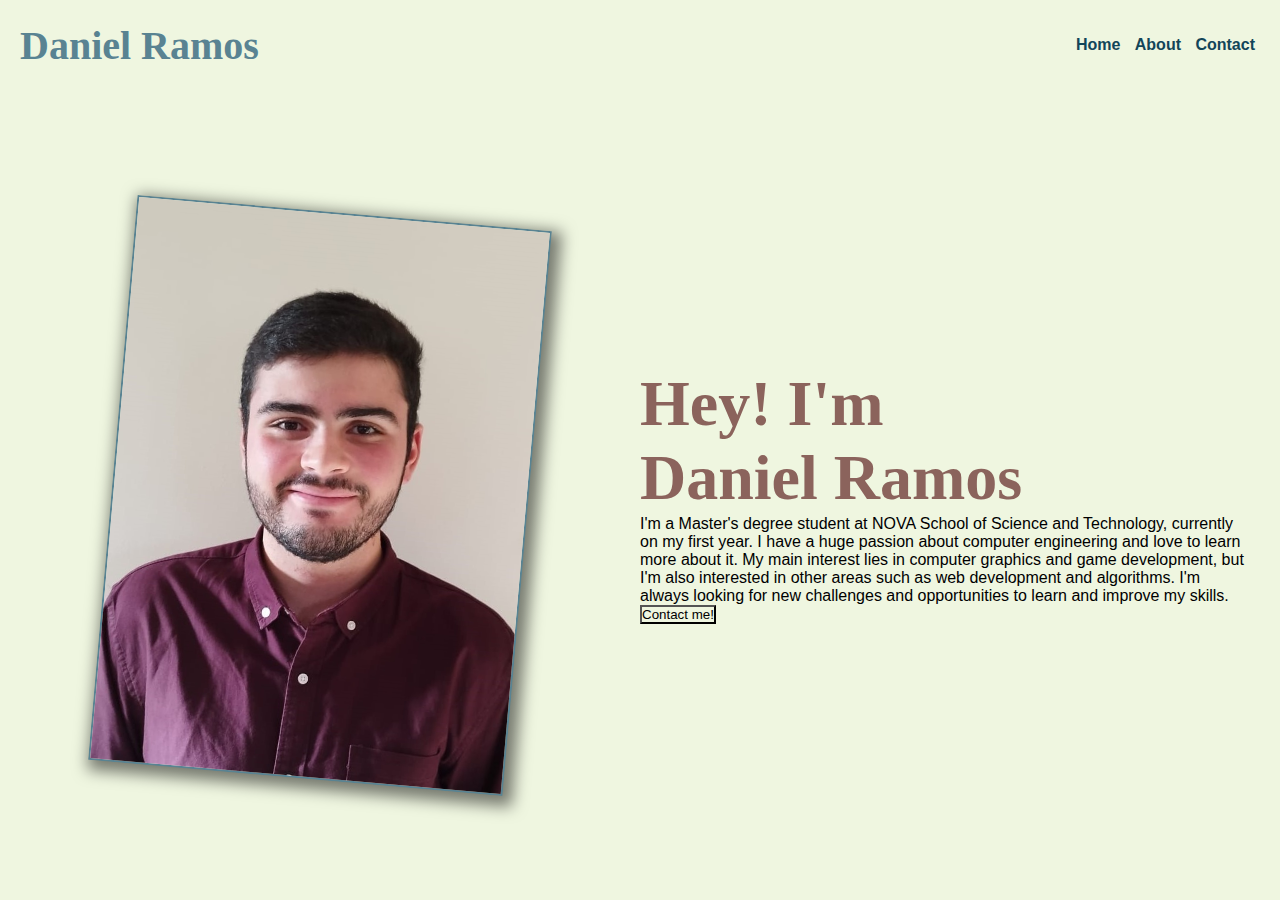
==== index.html @ 4a7d4ab9 "new style" ====
<!DOCTYPE html>
<html lang="en">
<head>
    <meta charset="UTF-8">
    <meta name="viewport" content="width=device-width, initial-scale=1.0">
    <link rel="icon" type="image/x-icon" href="/resources/picture.jpg">
    <link rel="stylesheet" href="style.css">

    <title>Daniel Ramos</title>
</head>
<body>
    <div class="wrapper">
        <div class="site-header">
            <h1 class="header-name">Daniel Ramos</h1>
            <nav>
                <a href="index.html" class="header-button">Home</a>
                <a href="/" class="header-button">About</a>
                <a href="/contactos" class="header-button">Contact</a>
            </nav>
        </div>
        <div class="site-content">
            <div class="image-container">
                <img src="/resources/picture.jpg" alt="Daniel Ramos" class="profile-picture">
            </div>
            <div class="content-container">
                <h2 class="content-title">Hey! I'm Daniel Ramos</h2>
                <p class="content-text">I'm a Master's degree student at NOVA School of Science and Technology, currently on my first year. I have a huge passion about computer engineering and love to learn more about it. My main interest lies in computer graphics and game development, but I'm also interested in other areas such as web development and algorithms. I'm always looking for new challenges and opportunities to learn and improve my skills.</p>
                <button class="content-button">Contact me!</button>
            </div>
        </div>
    </div>
</body>
</html>
---- style.css ----
* {
    margin: 0;
    padding: 0;
    box-sizing: border-box;
    background-color: #EFF6E0;
    font-family: Arial, sans-serif;
    overflow: hidden;
}

.wrapper {
    display: flex;
    flex-direction: column;
}

/*Header*/

.site-header {
    display: flex;
    height: 10vh;
    padding-left: 20px;
    padding-right: 20px;
    justify-content: space-between;
    align-items: center;
    flex-wrap: wrap;
}

.header-button {
    text-decoration: none;
    font-weight: bold;
    color: #124559;
    margin: 5px;
}
.header-button:hover {
    color: #598392;
}

.header-name {
    color: #598392;
    font-family: 'Brush Script MT', cursive;
    font-size: 2.5em;
    user-select: none;
}

/*Content*/

.site-content {
    display: flex;
    height: 90vh;
}

.profile-picture {
    height: 70%;
    width: 65%;
    object-fit: cover;
    transform: rotate(5deg);
    border: 2px solid #598392;
    box-shadow: 5px 5px 15px 5px rgba(0,0,0,0.5);
}

.content-container {
    display: flex;
    flex-direction: column;
    justify-content: center;
    align-items:start;
    width: 50vw;
    height: 100%;
    padding-right: 30px;
}

.image-container {
    width:50vw;
    display: flex;
    justify-content:center;
    align-items: center;
}

.content-title {
    color: #8B635C;
    width:65%;
    font-size: 4em;
    font-family: 'Bradley Hand', cursive;
    font-weight: 600;
    text-align: start;
    text-justify: inter-word;
}

@media only screen and (max-width: 600px) {
    .site-content {
        flex-direction: column;
    }

    .content-container {
        width: 100vw;
    }

    .image-container {
        width: 100vw;
    }
}
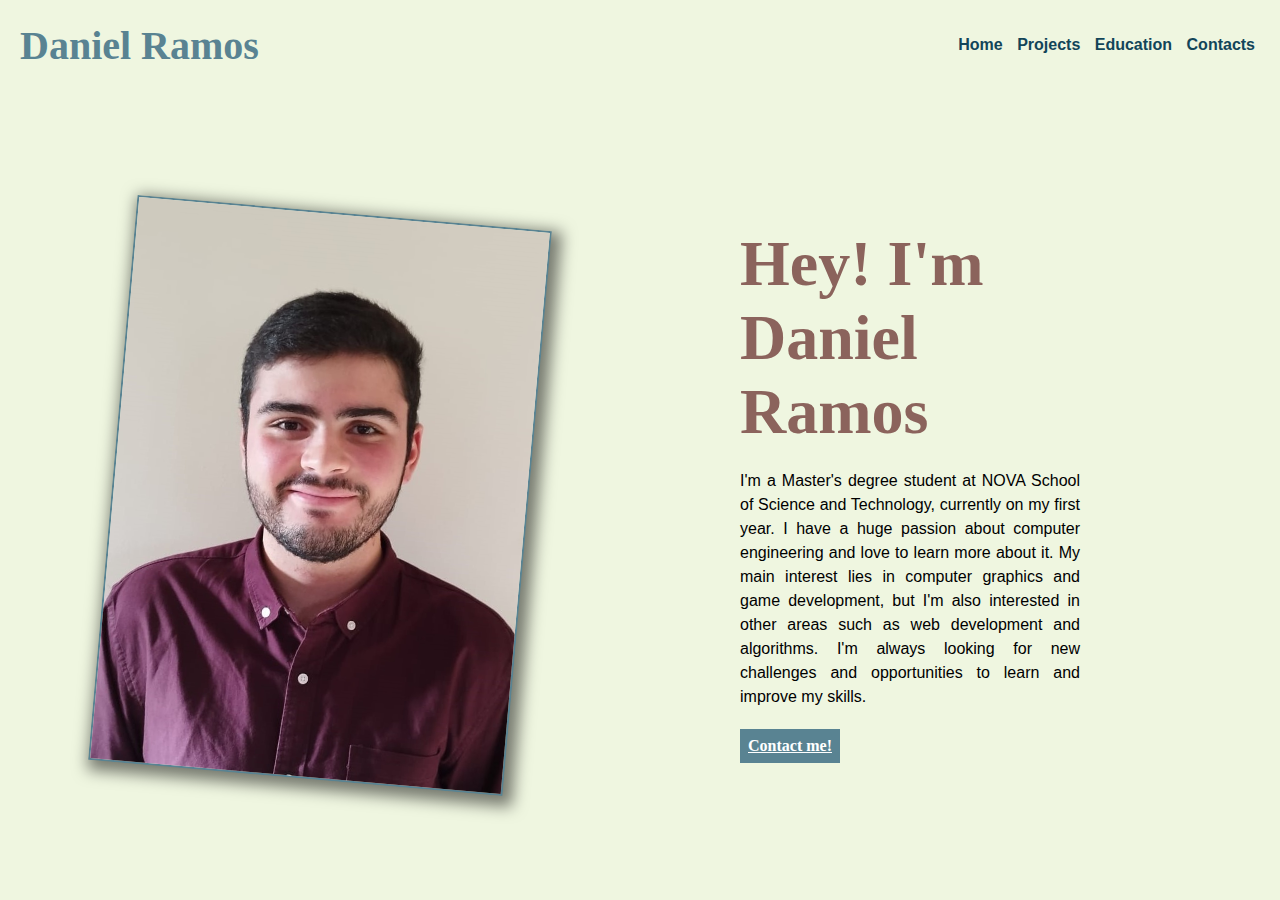
==== commit 188c2570: "Main page finished Not responsive yet" ====
--- a/index.html
+++ b/index.html
@@ -13,9 +13,10 @@
         <div class="site-header">
             <h1 class="header-name">Daniel Ramos</h1>
             <nav>
-                <a href="index.html" class="header-button">Home</a>
-                <a href="/" class="header-button">About</a>
-                <a href="/contactos" class="header-button">Contact</a>
+                <a href="/" class="header-button">Home</a>
+                <a href="/" class="header-button">Projects</a>
+                <a href="/" class="header-button">Education</a>
+                <a href="/contactos" class="header-button">Contacts</a>
             </nav>
         </div>
         <div class="site-content">
@@ -25,7 +26,7 @@
             <div class="content-container">
                 <h2 class="content-title">Hey! I'm Daniel Ramos</h2>
                 <p class="content-text">I'm a Master's degree student at NOVA School of Science and Technology, currently on my first year. I have a huge passion about computer engineering and love to learn more about it. My main interest lies in computer graphics and game development, but I'm also interested in other areas such as web development and algorithms. I'm always looking for new challenges and opportunities to learn and improve my skills.</p>
-                <button class="content-button">Contact me!</button>
+                <a class="content-button" href="/contactos/">Contact me!</a>
             </div>
         </div>
     </div>
--- a/style.css
+++ b/style.css
@@ -4,7 +4,6 @@
     box-sizing: border-box;
     background-color: #EFF6E0;
     font-family: Arial, sans-serif;
-    overflow: hidden;
 }
 
 .wrapper {
@@ -64,7 +63,7 @@
     align-items:start;
     width: 50vw;
     height: 100%;
-    padding-right: 30px;
+    padding-left:100px ;
 }
 
 .image-container {
@@ -82,6 +81,34 @@
     font-weight: 600;
     text-align: start;
     text-justify: inter-word;
+    padding-bottom: 20px;
+}
+
+.content-text {
+    text-align:justify;
+    line-height: 1.5em;
+    padding-right: 200px;
+    padding-bottom: 20px;
+
+}
+
+.content-button {
+    background-color: #598392;
+    color: white;
+    font-weight: bold;
+    font-family: 'Bradley Hand', cursive;
+    font-size: 1em;
+    padding:8px;
+    transform:scale(1);
+    transition-property: transform, background-color;
+    transition-duration: 0.2s;
+    transition-behavior: ease;
+
+}
+
+.content-button:hover {
+    background-color: #8B635C;
+    transform: scale(1.1);
 }
 
 @media only screen and (max-width: 600px) {
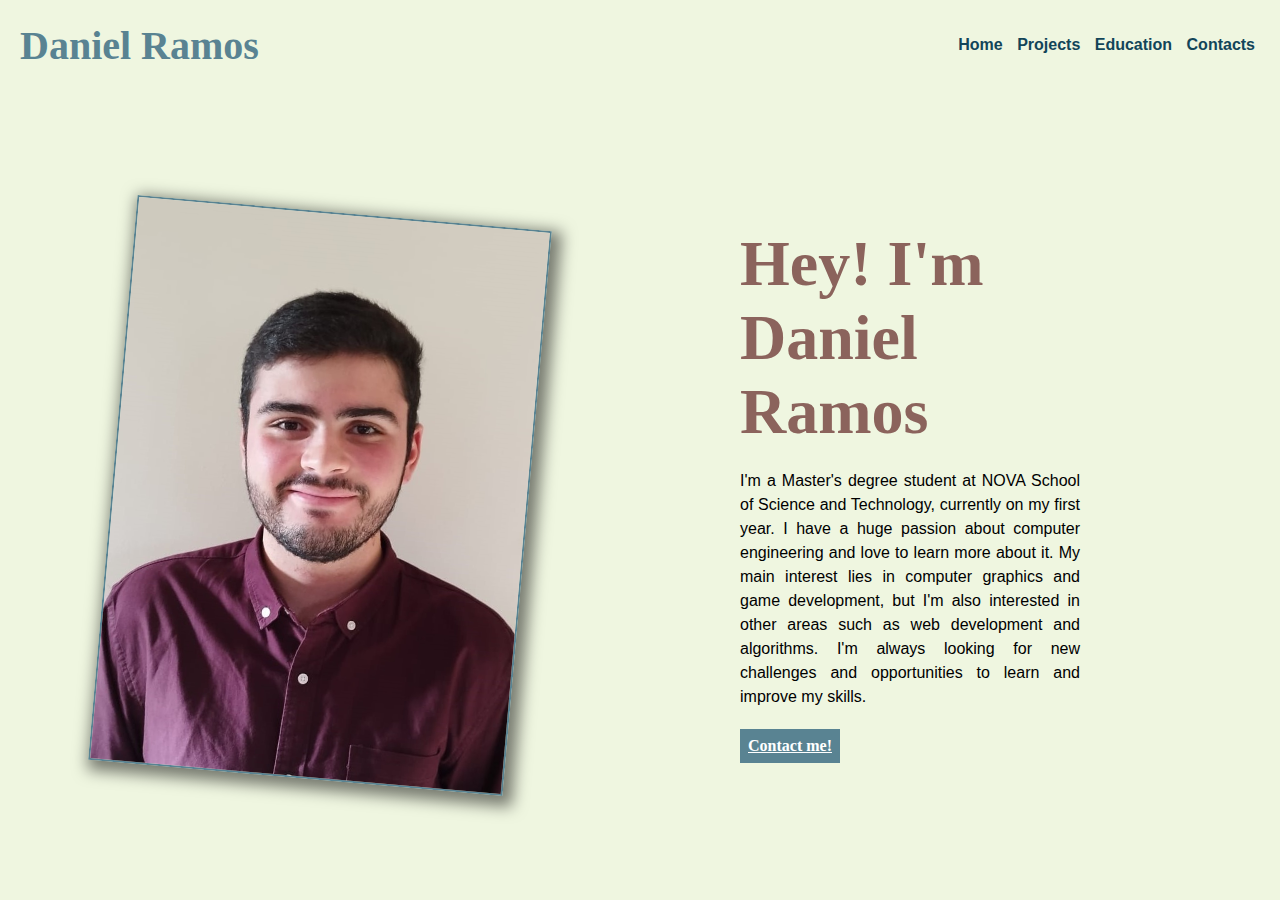
==== commit 72128013: "Responsive main page" ====
--- a/index.html
+++ b/index.html
@@ -5,7 +5,6 @@
     <meta name="viewport" content="width=device-width, initial-scale=1.0">
     <link rel="icon" type="image/x-icon" href="/resources/picture.jpg">
     <link rel="stylesheet" href="style.css">
-
     <title>Daniel Ramos</title>
 </head>
 <body>
@@ -16,7 +15,7 @@
                 <a href="/" class="header-button">Home</a>
                 <a href="/" class="header-button">Projects</a>
                 <a href="/" class="header-button">Education</a>
-                <a href="/contactos" class="header-button">Contacts</a>
+                <a href="/contactos/" class="header-button">Contacts</a>
             </nav>
         </div>
         <div class="site-content">
--- a/style.css
+++ b/style.css
@@ -11,9 +11,9 @@
     flex-direction: column;
 }
 
-/*Header*/
+ /*Header*/
 
-.site-header {
+ .site-header {
     display: flex;
     height: 10vh;
     padding-left: 20px;
@@ -40,87 +40,146 @@
     user-select: none;
 }
 
-/*Content*/
+@media screen and (min-width: 1076px) and (min-height: 630px) {
 
-.site-content {
-    display: flex;
-    height: 90vh;
-}
+    /*Content*/
 
-.profile-picture {
-    height: 70%;
-    width: 65%;
-    object-fit: cover;
-    transform: rotate(5deg);
-    border: 2px solid #598392;
-    box-shadow: 5px 5px 15px 5px rgba(0,0,0,0.5);
-}
+    .site-content {
+        display: flex;
+        height: 90vh;
+    }
 
-.content-container {
-    display: flex;
-    flex-direction: column;
-    justify-content: center;
-    align-items:start;
-    width: 50vw;
-    height: 100%;
-    padding-left:100px ;
-}
-
-.image-container {
-    width:50vw;
-    display: flex;
-    justify-content:center;
-    align-items: center;
-}
-
-.content-title {
-    color: #8B635C;
-    width:65%;
-    font-size: 4em;
-    font-family: 'Bradley Hand', cursive;
-    font-weight: 600;
-    text-align: start;
-    text-justify: inter-word;
-    padding-bottom: 20px;
-}
-
-.content-text {
-    text-align:justify;
-    line-height: 1.5em;
-    padding-right: 200px;
-    padding-bottom: 20px;
-
-}
-
-.content-button {
-    background-color: #598392;
-    color: white;
-    font-weight: bold;
-    font-family: 'Bradley Hand', cursive;
-    font-size: 1em;
-    padding:8px;
-    transform:scale(1);
-    transition-property: transform, background-color;
-    transition-duration: 0.2s;
-    transition-behavior: ease;
-
-}
-
-.content-button:hover {
-    background-color: #8B635C;
-    transform: scale(1.1);
-}
-
-@media only screen and (max-width: 600px) {
-    .site-content {
-        flex-direction: column;
+    .profile-picture {
+        height: 70%;
+        width: 65%;
+        object-fit: cover;
+        transform: rotate(5deg);
+        border: 2px solid #598392;
+        box-shadow: 5px 5px 15px 5px rgba(0,0,0,0.5);
     }
 
     .content-container {
-        width: 100vw;
+        display: flex;
+        flex-direction: column;
+        justify-content: center;
+        align-items:start;
+        width: 50vw;
+        height: 100%;
+        padding-left:100px ;
     }
 
     .image-container {
-        width: 100vw;
+        width:50vw;
+        display: flex;
+        justify-content:center;
+        align-items: center;
     }
-}+
+    .content-title {
+        color: #8B635C;
+        width:65%;
+        font-size: 4em;
+        font-family: 'Bradley Hand', cursive;
+        font-weight: 600;
+        text-align: start;
+        text-justify: inter-word;
+        padding-bottom: 20px;
+    }
+
+    .content-text {
+        text-align:justify;
+        line-height: 1.5em;
+        padding-right: 200px;
+        padding-bottom: 20px;
+
+    }
+
+    .content-button {
+        background-color: #598392;
+        color: white;
+        font-weight: bold;
+        font-family: 'Bradley Hand', cursive;
+        font-size: 1em;
+        padding:8px;
+        transform:scale(1);
+        transition-property: transform, background-color;
+        transition-duration: 0.2s;
+        transition-behavior: ease;
+
+    }
+
+    .content-button:hover {
+        background-color: #8B635C;
+        transform: scale(1.1);
+    }
+}
+
+
+@media screen and (max-width: 1076px), screen and (max-height: 630px) {
+
+    .site-header {
+        height: 12vh;
+    }
+
+    .site-content {
+        display: flex;
+        flex-direction: column;
+        height: 88vh;
+    }
+
+    .image-container {
+        display: flex;
+        justify-content: center;
+    }
+
+    .content-container {
+        display: flex;
+        flex-direction: column;
+        align-items: center;
+        padding: 10px;
+    }
+
+    .profile-picture {
+        height: 100%;
+        width: 90%;
+        object-fit: cover;
+        border: 2px solid #598392;
+    }
+
+    .content-title {
+        color: #8B635C;
+        width:65%;
+        font-size: 2em;
+        font-family: 'Bradley Hand', cursive;
+        font-weight: bold;
+        text-align: center;
+        text-justify: inter-word;
+        padding-bottom: 10px;
+    }
+
+    .content-text {
+        text-align:justify;
+        line-height: 1.25em;
+        padding-bottom: 10px;
+    }
+
+    .content-button {
+        background-color: #598392;
+        color: white;
+        font-weight: bold;
+        font-family: 'Bradley Hand', cursive;
+        font-size: 1em;
+        padding:8px;
+        transform:scale(1);
+        transition-property: transform, background-color;
+        transition-duration: 0.2s;
+        transition-behavior: ease;
+
+    }
+
+    .content-button:hover {
+        background-color: #8B635C;
+        transform: scale(1.1);
+    }
+
+}
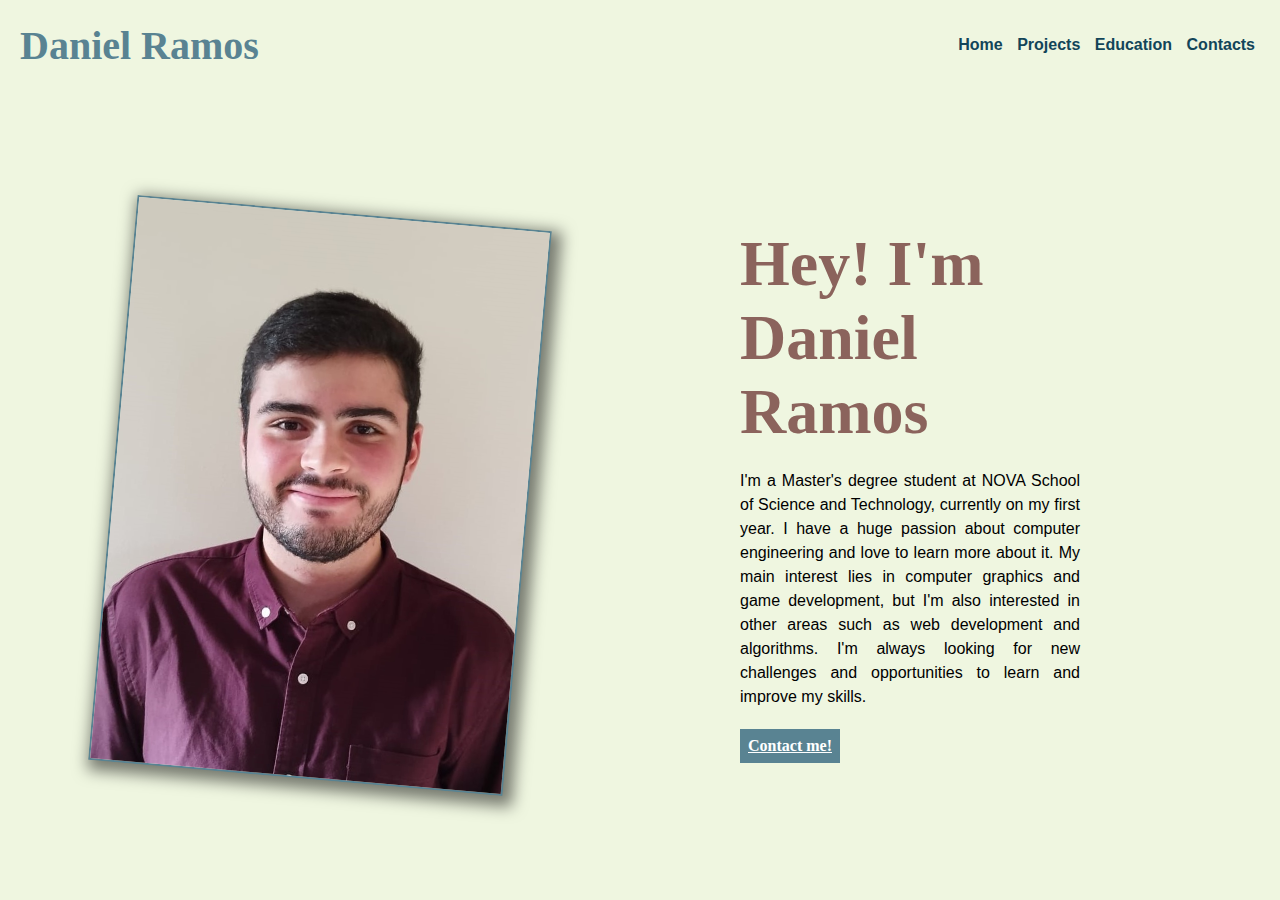
==== commit 7c47b476: "Projects Page" ====
--- a/index.html
+++ b/index.html
@@ -13,7 +13,7 @@
             <h1 class="header-name">Daniel Ramos</h1>
             <nav>
                 <a href="/" class="header-button">Home</a>
-                <a href="/" class="header-button">Projects</a>
+                <a href="/projetos/" class="header-button">Projects</a>
                 <a href="/" class="header-button">Education</a>
                 <a href="/contactos/" class="header-button">Contacts</a>
             </nav>
--- a/style.css
+++ b/style.css
@@ -160,7 +160,9 @@
     .content-text {
         text-align:justify;
         line-height: 1.25em;
-        padding-bottom: 10px;
+        padding-bottom: 20px;
+        padding-left: 10px;
+        padding-right: 10px;
     }
 
     .content-button {
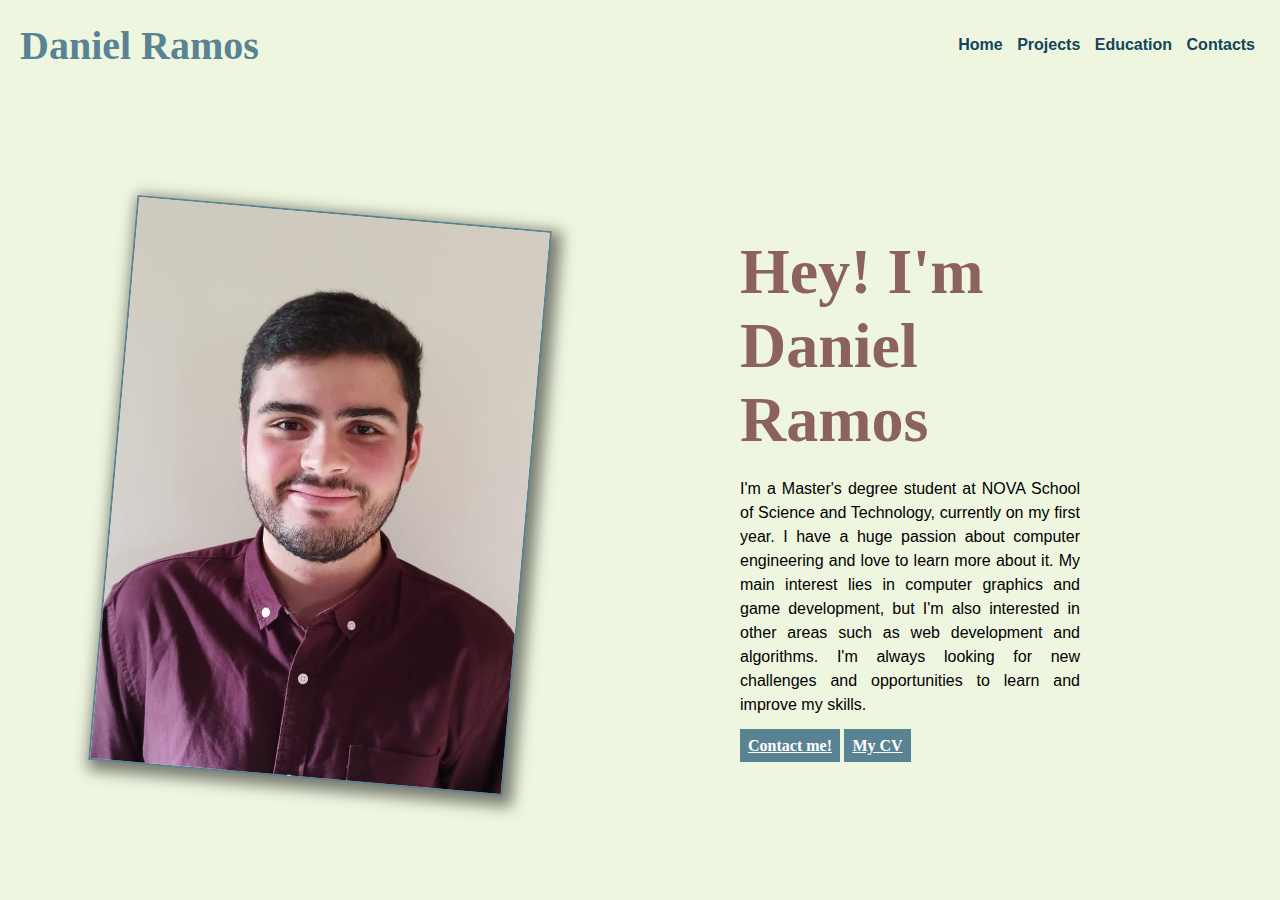
==== commit b11dbdda: "CV added" ====
--- a/index.html
+++ b/index.html
@@ -14,7 +14,7 @@
             <nav>
                 <a href="/" class="header-button">Home</a>
                 <a href="/projetos/" class="header-button">Projects</a>
-                <a href="/" class="header-button">Education</a>
+                <a href="/educacao/" class="header-button">Education</a>
                 <a href="/contactos/" class="header-button">Contacts</a>
             </nav>
         </div>
@@ -25,9 +25,13 @@
             <div class="content-container">
                 <h2 class="content-title">Hey! I'm Daniel Ramos</h2>
                 <p class="content-text">I'm a Master's degree student at NOVA School of Science and Technology, currently on my first year. I have a huge passion about computer engineering and love to learn more about it. My main interest lies in computer graphics and game development, but I'm also interested in other areas such as web development and algorithms. I'm always looking for new challenges and opportunities to learn and improve my skills.</p>
-                <a class="content-button" href="/contactos/">Contact me!</a>
+                <div>
+                    <a class="content-button" href="/contactos/">Contact me!</a>
+                    <a class="content-button" target="_blank" href="resources/CV Daniel Ramos.pdf">My CV</a>
+                </div>
+
             </div>
         </div>
     </div>
 </body>
-</html>+</html>
